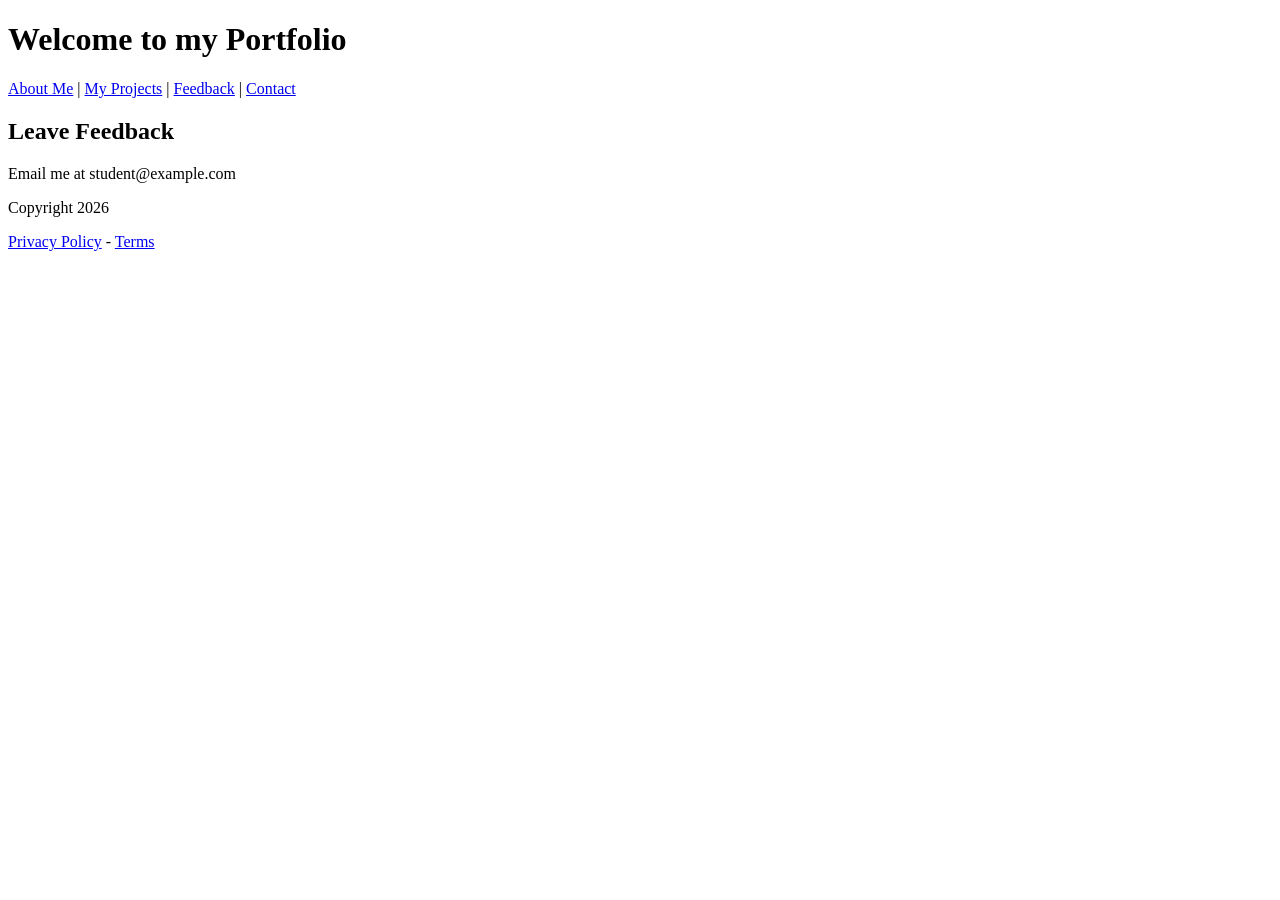
==== feedback.html @ 6bae054f "Commit 1: Initialize folder structure, keep Lab 1 HTML, CSS, and Lab 2 PDF" ====
<!DOCTYPE html>
<html lang="en">
<head>
    <meta charset="UTF-8">
    <meta name="viewport" content="width=device-width, initial-scale=1.0">
    <title>Feedback - Personal Portfolio</title>
    <link rel="stylesheet" href="style.css?v=3">
</head>
<body>
    <header>
        <h1>Welcome to my Portfolio</h1>
        <nav>
            <a href="index.html#about">About Me</a> |
            <a href="index.html#projects">My Projects</a> |
            <a href="feedback.html">Feedback</a> |
            <a href="index.html#contact-me">Contact</a>
        </nav>
    </header>

    <main>
        <section id="feedback-form-section" class="section-card">
            <h2>Leave Feedback</h2>
            <!-- Form will be added in Lab 2 -->
        </section>
    </main>

    <footer>
        <p>Email me at student@example.com</p>
        <p>Copyright 2026</p>
        <p><a href="#">Privacy Policy</a> - <a href="#">Terms</a></p>
    </footer>
</body>
</html>
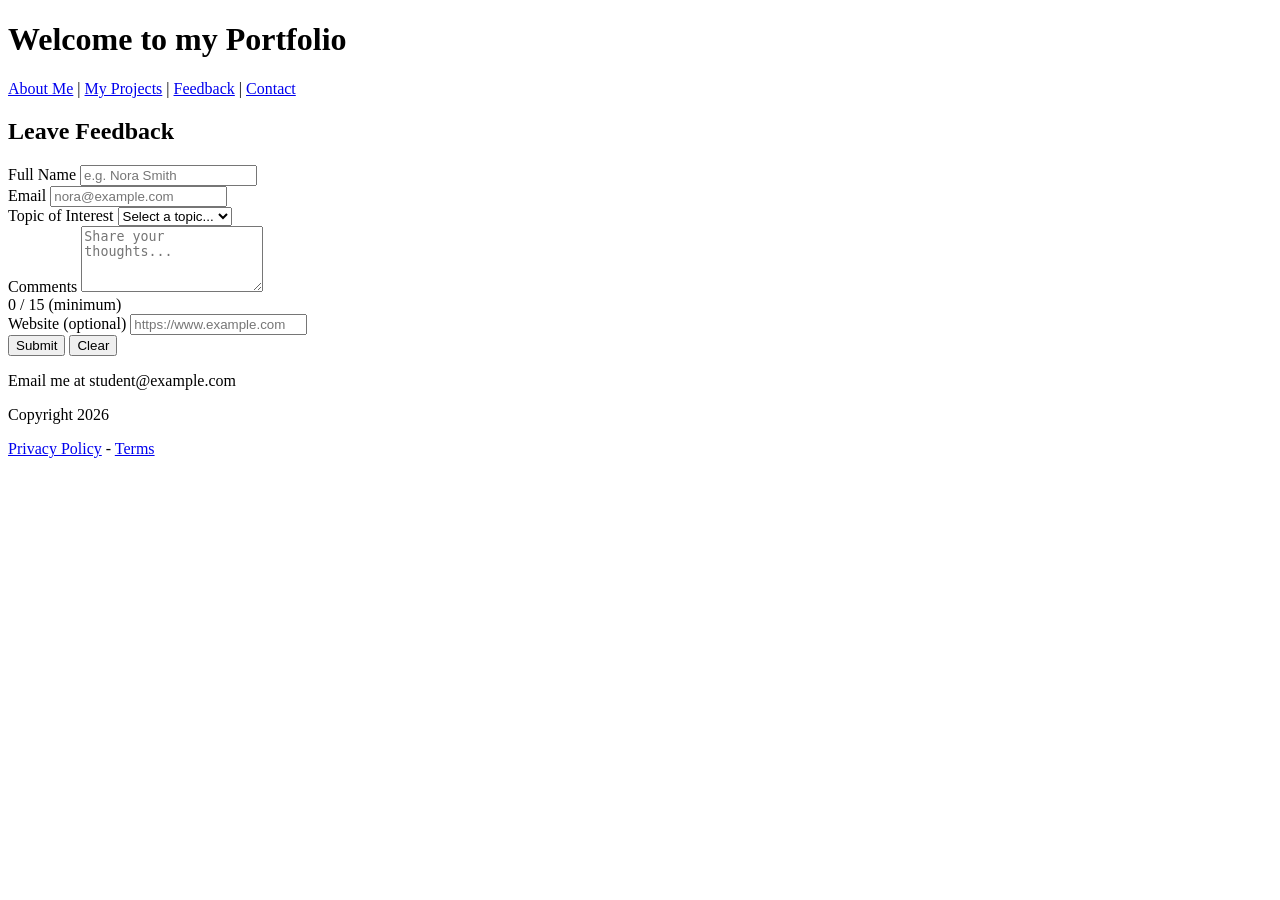
==== commit 8a6939f1: "Commit 2: Add basic feedback form HTML structure with labels and inputs (Name, Email, Topic, Comment" ====
--- a/feedback.html
+++ b/feedback.html
@@ -20,7 +20,51 @@
     <main>
         <section id="feedback-form-section" class="section-card">
             <h2>Leave Feedback</h2>
-            <!-- Form will be added in Lab 2 -->
+            <!-- The form element for Grade 3 requirements. novalidate disables default browser validation bubbles so we can use custom JS validation. -->
+            <form id="feedback-form" novalidate>
+                <div class="form-group">
+                    <label for="full-name">Full Name</label>
+                    <input type="text" id="full-name" name="full-name" placeholder="e.g. Nora Smith">
+                    <div class="error-message" id="name-error"></div>
+                </div>
+
+                <div class="form-group">
+                    <label for="email">Email</label>
+                    <input type="email" id="email" name="email" placeholder="nora@example.com">
+                    <div class="error-message" id="email-error"></div>
+                </div>
+
+                <div class="form-group">
+                    <label for="topic">Topic of Interest</label>
+                    <select id="topic" name="topic">
+                        <option value="">Select a topic...</option>
+                        <option value="art">Art</option>
+                        <option value="science">Science</option>
+                        <option value="technology">Technology</option>
+                    </select>
+                    <div class="error-message" id="topic-error"></div>
+                </div>
+
+                <div class="form-group">
+                    <label for="comments">Comments</label>
+                    <textarea id="comments" name="comments" rows="4" placeholder="Share your thoughts..."></textarea>
+                    <div class="char-counter"><span id="char-count">0</span> / 15 (minimum)</div>
+                    <div class="error-message" id="comments-error"></div>
+                </div>
+
+                <div class="form-group">
+                    <label for="website">Website (optional)</label>
+                    <input type="url" id="website" name="website" placeholder="https://www.example.com">
+                    <div class="error-message" id="website-error"></div>
+                </div>
+
+                <div class="form-actions">
+                    <button type="submit" id="submit-btn" class="btn btn-primary">Submit</button>
+                    <button type="reset" id="clear-btn" class="btn btn-secondary">Clear</button>
+                </div>
+
+                <div id="form-status" aria-live="polite"></div>
+            </form>
         </section>
     </main>
 
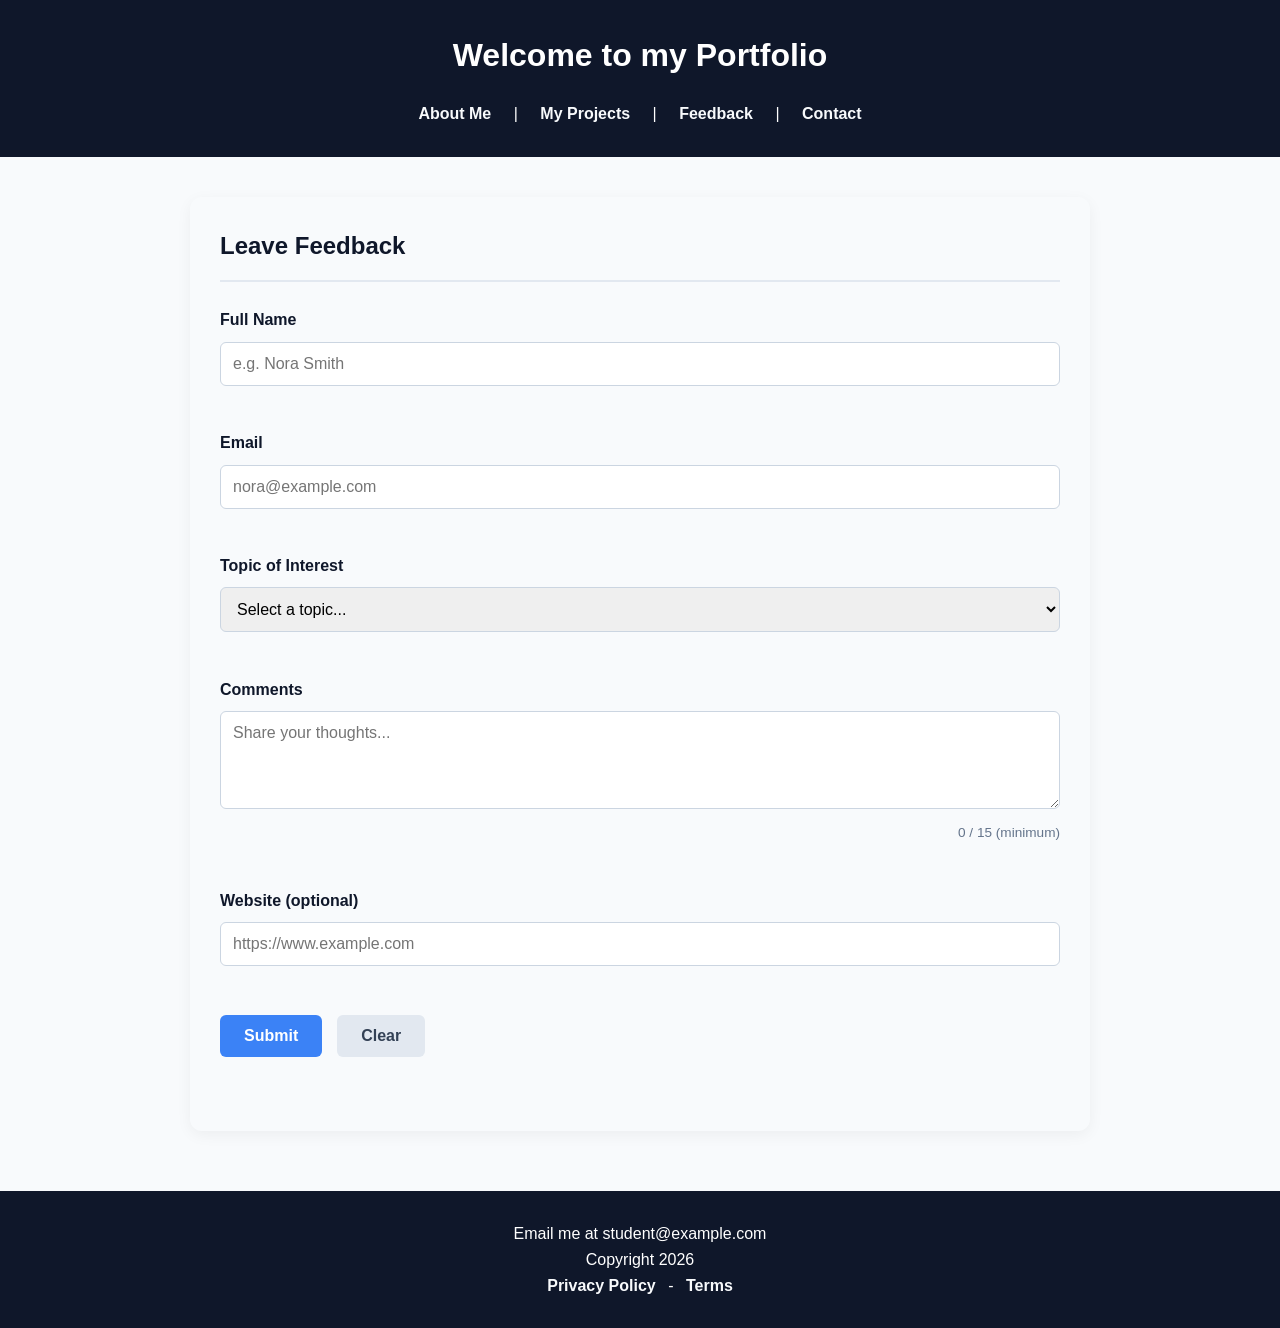
==== commit 64d0eaf6: "Connect field-level live blur validation and accessible aria-describedby attributes" ====
--- a/feedback.html
+++ b/feedback.html
@@ -4,7 +4,7 @@
     <meta charset="UTF-8">
     <meta name="viewport" content="width=device-width, initial-scale=1.0">
     <title>Feedback - Personal Portfolio</title>
-    <link rel="stylesheet" href="style.css?v=3">
+    <link rel="stylesheet" href="css/style.css?v=3">
 </head>
 <body>
     <header>
@@ -24,38 +24,38 @@
             <form id="feedback-form" novalidate>
                 <div class="form-group">
                     <label for="full-name">Full Name</label>
-                    <input type="text" id="full-name" name="full-name" placeholder="e.g. Nora Smith">
-                    <div class="error-message" id="name-error"></div>
+                    <input type="text" id="full-name" name="full-name" placeholder="e.g. Nora Smith" aria-describedby="name-error" required>
+                    <div class="error-message" id="name-error" role="alert"></div>
                 </div>
 
                 <div class="form-group">
                     <label for="email">Email</label>
-                    <input type="email" id="email" name="email" placeholder="nora@example.com">
-                    <div class="error-message" id="email-error"></div>
+                    <input type="email" id="email" name="email" placeholder="nora@example.com" aria-describedby="email-error" required>
+                    <div class="error-message" id="email-error" role="alert"></div>
                 </div>
 
                 <div class="form-group">
                     <label for="topic">Topic of Interest</label>
-                    <select id="topic" name="topic">
+                    <select id="topic" name="topic" aria-describedby="topic-error" required>
                         <option value="">Select a topic...</option>
                         <option value="art">Art</option>
                         <option value="science">Science</option>
                         <option value="technology">Technology</option>
                     </select>
-                    <div class="error-message" id="topic-error"></div>
+                    <div class="error-message" id="topic-error" role="alert"></div>
                 </div>
 
                 <div class="form-group">
                     <label for="comments">Comments</label>
-                    <textarea id="comments" name="comments" rows="4" placeholder="Share your thoughts..."></textarea>
-                    <div class="char-counter"><span id="char-count">0</span> / 15 (minimum)</div>
-                    <div class="error-message" id="comments-error"></div>
+                    <textarea id="comments" name="comments" rows="4" placeholder="Share your thoughts..." aria-describedby="comments-counter comments-error" required></textarea>
+                    <div class="char-counter" id="comments-counter"><span id="char-count">0</span> / 15 (minimum)</div>
+                    <div class="error-message" id="comments-error" role="alert"></div>
                 </div>
 
                 <div class="form-group">
                     <label for="website">Website (optional)</label>
-                    <input type="url" id="website" name="website" placeholder="https://www.example.com">
-                    <div class="error-message" id="website-error"></div>
+                    <input type="url" id="website" name="website" placeholder="https://www.example.com" aria-describedby="website-error">
+                    <div class="error-message" id="website-error" role="alert"></div>
                 </div>
 
                 <div class="form-actions">
@@ -73,5 +73,6 @@
         <p>Copyright 2026</p>
         <p><a href="#">Privacy Policy</a> - <a href="#">Terms</a></p>
     </footer>
+    <script src="js/validation.js"></script>
 </body>
 </html>
--- a/css/style.css
+++ b/css/style.css
@@ -0,0 +1,515 @@
+/* CSS reset and base styles */
+* {
+  margin: 0;
+  padding: 0;
+  box-sizing: border-box;
+}
+
+/* The body selector styles the entire background and default text of the page */
+body {
+  /* Seed Constraint: Arial or generic sans-serif font */
+  font-family: Arial, sans-serif;
+  line-height: 1.6;
+  background-color: #f8fafc;
+  /* Modern slate light background */
+  color: #334155;
+  /* Modern slate text */
+}
+
+/* Styling for the top header section, making it dark with white text */
+header {
+  background-color: #0f172a;
+  /* Deep premium slate */
+  color: white;
+  padding: 30px 20px;
+  /* Increased padding */
+  text-align: center;
+}
+
+header nav {
+  margin-top: 20px;
+}
+
+/* Global Links (Phase 5 Interactions) */
+a {
+  color: #3b82f6;
+  /* Modern blue */
+  text-decoration: none;
+  /* Removes default underlining */
+  padding: 4px 8px;
+  /* Better padding for links */
+  border-radius: 6px;
+  transition: background-color 0.3s ease, color 0.3s ease;
+}
+
+a:hover,
+a:focus {
+  background-color: #3b82f6;
+  color: white;
+  outline: none;
+}
+
+/* Make navigation links look like clickable text */
+header nav a {
+  color: #f8fafc;
+  margin: 0 10px;
+  font-weight: bold;
+}
+
+header nav a:hover,
+header nav a:focus {
+  background-color: #f8fafc;
+  color: #0f172a;
+}
+
+/* Main content wrapper (centered) */
+main {
+  margin: 40px auto;
+  /* More spacing from header */
+  padding: 0 20px;
+}
+
+/* Max-width container for topics */
+section {
+  max-width: 900px;
+  margin-left: auto;
+  margin-right: auto;
+  padding: 40px;
+  /* Generous padding (paging) */
+  margin-bottom: 30px;
+  border-radius: 12px;
+  /* Smoother corners */
+  box-shadow: 0 4px 20px rgba(0, 0, 0, 0.05);
+  /* Premium soft shadow */
+}
+
+/* Wider container for projects */
+#projects {
+  max-width: 1200px;
+}
+
+h2 {
+  color: #0f172a;
+  border-bottom: 2px solid #e2e8f0;
+  padding-bottom: 15px;
+  margin-bottom: 25px;
+}
+
+/* Lists */
+ul {
+  list-style-type: none;
+  padding-left: 0;
+}
+
+ul li {
+  margin-bottom: 8px;
+}
+
+/* Images */
+img {
+  max-width: 100%;
+  height: auto;
+  border-radius: 8px;
+  transition: all 0.3s ease;
+  cursor: zoom-in;
+}
+
+img:hover {
+  transform: scale(1.02);
+  box-shadow: 0 8px 16px rgba(0, 0, 0, 0.1);
+}
+
+/* Click-to-zoom lightbox effect (Pure CSS) */
+img:focus {
+  position: fixed;
+  top: 50%;
+  left: 50%;
+  transform: translate(-50%, -50%) !important;
+  z-index: 1000;
+  max-height: 85vh;
+  max-width: 85vw;
+  object-fit: contain;
+  box-shadow: 0 0 0 2000px rgba(0, 0, 0, 0.8) !important;
+  cursor: zoom-out;
+}
+
+/* About Section Text Expansion */
+#about p,
+#about ul,
+#about table {
+  font-size: 1.25rem;
+  line-height: 1.8;
+}
+
+/* Flexbox container for images */
+.about-images {
+  display: flex;
+  flex-wrap: wrap;
+  /* Prevents images from cropping on small screens */
+  gap: 20px;
+  align-items: center;
+  justify-content: center;
+  margin-bottom: 25px;
+}
+
+/* CSS Grid 2-column image container */
+.image-grid-4 {
+  display: grid;
+  grid-template-columns: repeat(2, 1fr);
+  gap: 15px;
+  margin-bottom: 20px;
+}
+
+.image-grid-4 img {
+  width: 100%;
+  margin-bottom: 0;
+}
+
+/* Responsive CSS Grid container */
+.projects-container {
+  display: grid;
+  grid-template-columns: repeat(2, 1fr);
+  gap: 30px;
+}
+
+/* Flexbox container card */
+.project {
+  padding: 25px;
+  border-radius: 12px;
+  box-shadow: 0 4px 15px rgba(0, 0, 0, 0.05);
+  margin-bottom: 0;
+  display: flex;
+  flex-direction: column;
+}
+
+/* Different background colors for each project */
+.project-green {
+  background-color: #f0fdf4;
+  /* Light green */
+}
+
+.project-blue {
+  background-color: #eff6ff;
+  /* Light blue */
+}
+
+.project-yellow {
+  background-color: #fffbeb;
+  /* Light yellow/amber */
+}
+
+.project-pink {
+  background-color: #fdf2f8;
+  /* Light pink */
+}
+
+.project h3 {
+  color: #334155;
+  margin-bottom: 15px;
+}
+
+.project img {
+  width: 100%;
+  height: auto;
+  margin-bottom: 15px;
+}
+
+hr {
+  border: 0;
+  height: 1px;
+  background: #e2e8f0;
+  margin: 30px 0;
+}
+
+/* Form & Feedback Form Enhancements */
+.form-group {
+  margin-bottom: 20px;
+}
+
+.form-group label {
+  font-weight: bold;
+  color: #0f172a;
+  display: block;
+  margin-bottom: 5px;
+}
+
+input[type="text"],
+input[type="email"],
+input[type="url"],
+select,
+textarea {
+  width: 100%;
+  padding: 12px;
+  margin-top: 4px;
+  border: 1px solid #cbd5e1; /* Normal: neutral border */
+  border-radius: 6px;
+  font-family: inherit;
+  font-size: 1rem;
+  transition: border-color 0.3s ease, box-shadow 0.3s ease;
+}
+
+/* Focus: strong visible outline/border for accessibility */
+input[type="text"]:focus,
+input[type="email"]:focus,
+input[type="url"]:focus,
+select:focus,
+textarea:focus {
+  outline: none;
+  border-color: #3b82f6;
+  box-shadow: 0 0 0 3px rgba(59, 130, 246, 0.2);
+}
+
+/* Error state: red border */
+input.is-invalid,
+select.is-invalid,
+textarea.is-invalid {
+  border-color: #ef4444;
+}
+
+input.is-invalid:focus,
+select.is-invalid:focus,
+textarea.is-invalid:focus {
+  border-color: #ef4444;
+  box-shadow: 0 0 0 3px rgba(239, 68, 68, 0.2);
+}
+
+/* Valid state: green border */
+input.is-valid,
+select.is-valid,
+textarea.is-valid {
+  border-color: #22c55e;
+}
+
+input.is-valid:focus,
+select.is-valid:focus,
+textarea.is-valid:focus {
+  border-color: #22c55e;
+  box-shadow: 0 0 0 3px rgba(34, 197, 94, 0.2);
+}
+
+/* Validation Feedback Messages */
+.error-message {
+  color: #ef4444;
+  font-size: 0.85rem;
+  margin-top: 5px;
+  min-height: 1.2rem;
+}
+
+.char-counter {
+  font-size: 0.85rem;
+  color: #64748b;
+  margin-top: 5px;
+  text-align: right;
+}
+
+.char-counter.is-invalid {
+  color: #ef4444;
+}
+
+.char-counter.is-valid {
+  color: #22c55e;
+}
+
+.form-actions {
+  display: flex;
+  gap: 15px;
+  margin-top: 25px;
+}
+
+.btn {
+  padding: 12px 24px;
+  font-weight: bold;
+  border: none;
+  border-radius: 6px;
+  cursor: pointer;
+  transition: background-color 0.3s ease;
+  font-size: 1rem;
+}
+
+.btn-primary {
+  background-color: #3b82f6;
+  color: white;
+}
+
+.btn-primary:hover,
+.btn-primary:focus {
+  background-color: #2563eb;
+  outline: none;
+}
+
+.btn-secondary {
+  background-color: #e2e8f0;
+  color: #334155;
+}
+
+.btn-secondary:hover,
+.btn-secondary:focus {
+  background-color: #cbd5e1;
+  outline: none;
+}
+
+#form-status {
+  margin-top: 20px;
+  font-weight: bold;
+  font-size: 1.1rem;
+  color: #22c55e; /* Success green */
+  min-height: 1.5rem;
+}
+
+input[type="submit"] {
+  background-color: #3b82f6;
+  color: white;
+  border: none;
+  padding: 12px 24px;
+  font-weight: bold;
+  cursor: pointer;
+  border-radius: 6px;
+  margin-top: 15px;
+  transition: background-color 0.3s ease;
+}
+
+input[type="submit"]:hover,
+input[type="submit"]:focus {
+  background-color: #2563eb;
+  outline: none;
+}
+
+/* Vertical Flexbox wrapper */
+.skills-wrapper {
+  display: flex;
+  flex-direction: column;
+  gap: 15px;
+  margin: 25px 0;
+}
+
+/* Individual skill block container */
+.skill-container {
+  background-color: #f8fafc;
+  padding: 15px;
+  border-radius: 8px;
+  border-left: 4px solid #3b82f6;
+  box-shadow: 0 2px 5px rgba(0, 0, 0, 0.02);
+}
+
+.skill-container strong {
+  display: block;
+  font-size: 1.1em;
+  color: #0f172a;
+}
+
+.skill-bar {
+  background-color: #e2e8f0;
+  color: #1e293b;
+  padding: 4px 10px;
+  border-radius: 4px;
+  display: inline-block;
+  margin: 8px 0;
+  font-weight: bold;
+  font-size: 0.85em;
+}
+
+.skill-description {
+  margin: 0;
+  color: #475569;
+  font-size: 0.9em;
+}
+
+/* Individual Skill Colors */
+.html-skill {
+  background-color: #bfdbfe;
+}
+
+.css-skill {
+  background-color: #bbf7d0;
+}
+
+.java-skill {
+  background-color: #fef08a;
+}
+
+.ts-skill {
+  background-color: #fbcfe8;
+}
+
+.cs-skill {
+  background-color: #e9d5ff;
+}
+
+.py-skill {
+  background-color: #fed7aa;
+}
+
+/* Card-styled layout container */
+.section-card {
+  padding: 30px;
+  border-radius: 12px;
+  box-shadow: 0 4px 15px rgba(0, 0, 0, 0.05);
+  margin-top: 30px;
+}
+
+.about-card {
+  background-color: #e0e7ff !important;
+  /* Distinct light indigo/blue */
+}
+
+/* Timeline / My Journey */
+.timeline-card {
+  background-color: #fef3c7 !important;
+  /* Distinct light warm yellow/amber */
+}
+
+/* Footer styles at the bottom of the page */
+footer {
+  text-align: center;
+  padding: 30px;
+  background-color: #0f172a;
+  color: white;
+  margin-top: 60px;
+}
+
+footer a {
+  color: #f8fafc;
+  font-weight: bold;
+}
+
+footer a:hover,
+footer a:focus {
+  background-color: #f8fafc;
+  color: #0f172a;
+}
+
+/* Media Queries for Mobile Responsiveness (Phase 6) */
+@media screen and (max-width: 600px) {
+  header nav a {
+    display: block;
+    margin: 10px 0;
+    padding: 10px;
+  }
+
+  main {
+    margin: 20px 10px;
+    padding: 0;
+  }
+
+  section {
+    padding: 20px;
+    /* Reduced padding for mobile */
+  }
+
+  .about-images {
+    flex-direction: column;
+    align-items: flex-start;
+  }
+
+  .image-grid-4 {
+    grid-template-columns: repeat(2, 1fr);
+  }
+
+  .projects-container {
+    grid-template-columns: 1fr;
+  }
+
+  .project img {
+    width: 100%;
+  }
+}
